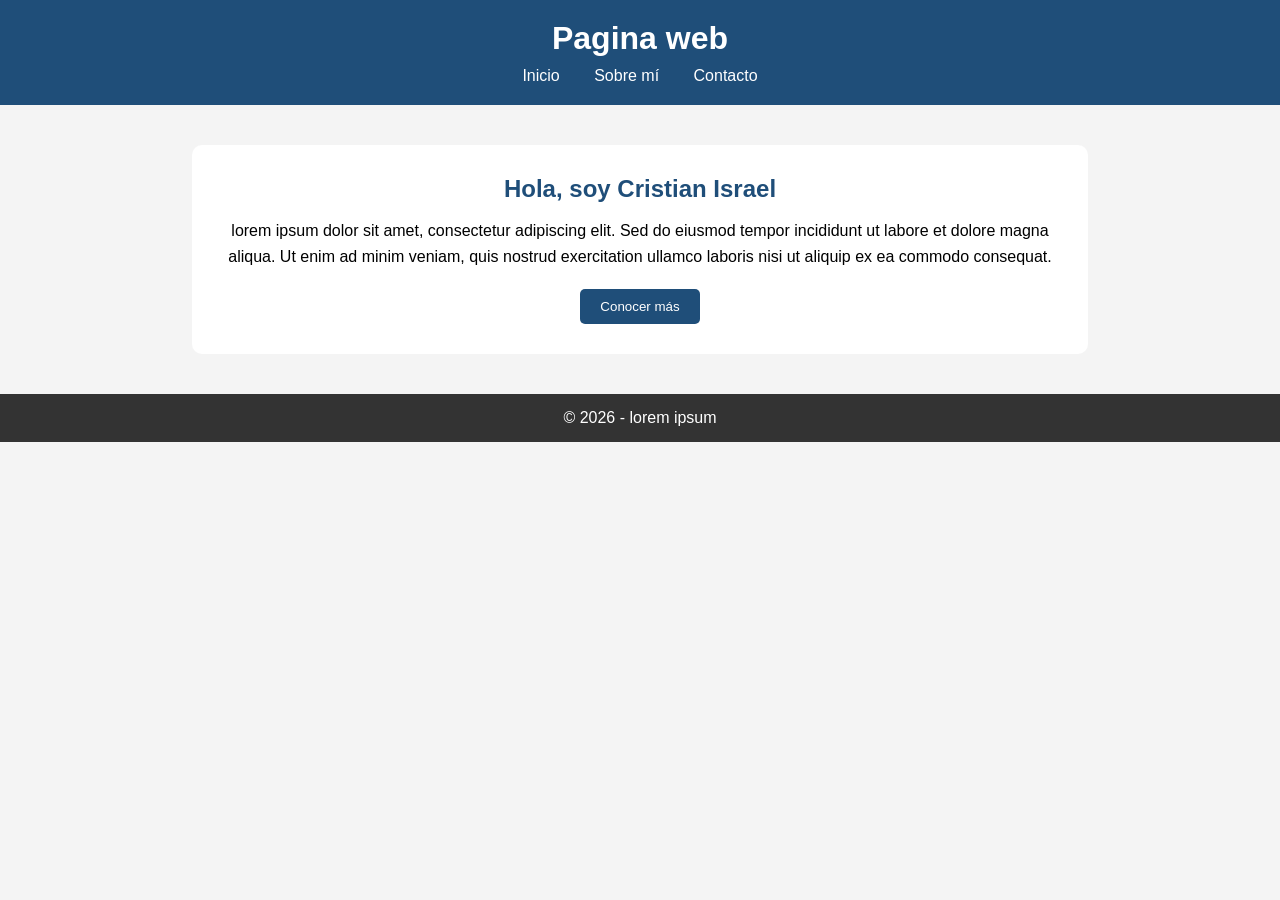
==== index.html @ 50aba487 "test commit" ====
<!DOCTYPE html>
<html lang="es">
<head>
    <meta charset="UTF-8">
    <meta name="viewport" content="width=device-width, initial-scale=1.0">
    <title>Pagina web</title>
    <link rel="stylesheet" href="style.css">
</head>
<body>

    <header>
        <h1>Pagina web</h1>
        <nav>
            <a href="#">Inicio</a>
            <a href="#">Sobre mí</a>
            <a href="#">Contacto</a>
        </nav>
    </header>

    <main>
        <section class="presentacion">
            <h2>Hola, soy Cristian Israel</h2>
            <p>
                lorem ipsum dolor sit amet, consectetur adipiscing elit. Sed do eiusmod tempor incididunt ut labore et dolore magna aliqua. Ut enim ad minim veniam, quis nostrud exercitation ullamco laboris nisi ut aliquip ex ea commodo consequat. 
            </p>

            <button>Conocer más</button>
        </section>
    </main>

    <footer>
        <p>© 2026 - lorem ipsum</p>
    </footer>

</body>
</html>
---- style.css ----
* {
    margin: 0;
    padding: 0;
    box-sizing: border-box;
}

body {
    font-family: Arial, sans-serif;
    background-color: #f4f4f4;
}

header {
    background-color: #1f4e79;
    color: white;
    text-align: center;
    padding: 20px;
}

nav {
    margin-top: 10px;
}

nav a {
    color: white;
    text-decoration: none;
    margin: 0 15px;
}

nav a:hover {
    text-decoration: underline;
}

.presentacion {
    width: 70%;
    margin: 40px auto;
    background-color: white;
    padding: 30px;
    border-radius: 10px;
    text-align: center;
}

.presentacion h2 {
    color: #1f4e79;
    margin-bottom: 15px;
}

.presentacion p {
    margin-bottom: 20px;
    line-height: 1.6;
}

button {
    background-color: #1f4e79;
    color: white;
    border: none;
    padding: 10px 20px;
    border-radius: 5px;
    cursor: pointer;
}

button:hover {
    background-color: #163a5c;
}

footer {
    background-color: #333;
    color: white;
    text-align: center;
    padding: 15px;
    margin-top: 40px;
}
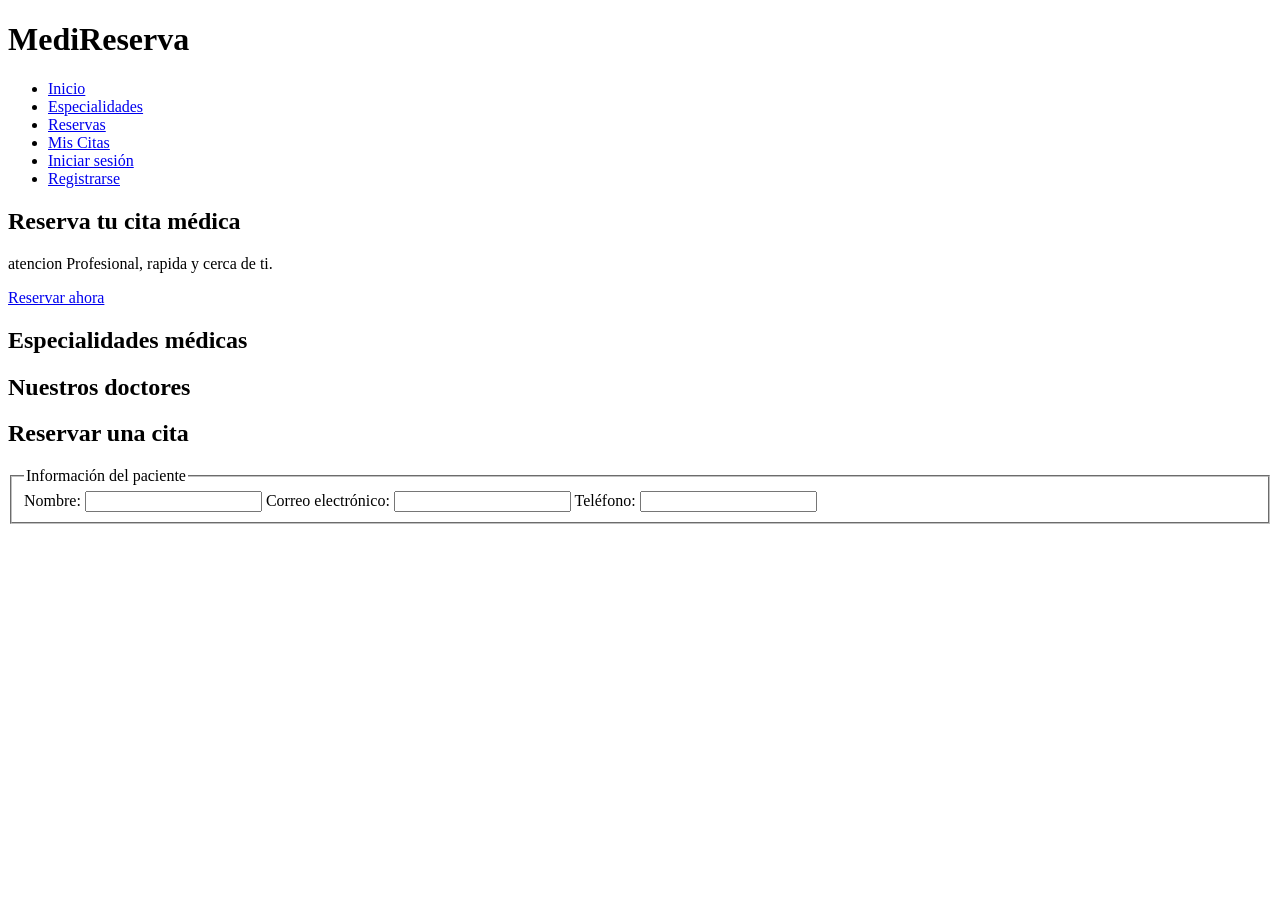
==== commit 40d14d89: "first change" ====
--- a/index.html
+++ b/index.html
@@ -3,34 +3,63 @@
 <head>
     <meta charset="UTF-8">
     <meta name="viewport" content="width=device-width, initial-scale=1.0">
-    <title>Pagina web</title>
-    <link rel="stylesheet" href="style.css">
+    <title>MediReserva - Reserva de citas médicas</title>
+    <meta name="description" content="Plataforma en línea que permite a los pacientes reservar citas médicas de manera rápida y sencilla.">
 </head>
 <body>
 
-    <header>
-        <h1>Pagina web</h1>
-        <nav>
-            <a href="#">Inicio</a>
-            <a href="#">Sobre mí</a>
-            <a href="#">Contacto</a>
+    <header id="header">
+        <div class="logo">
+            <h1>MediReserva</h1>
+        </div>
+        <nav id="main-nav">
+            <ul>
+                <li><a href="#home">Inicio</a></li>
+                <li><a href="#especialidades">Especialidades</a></li>
+                <li><a href="#reservas">Reservas</a></li>
+                <li><a href="#mis-citas">Mis Citas</a></li>
+                <li><a href="#login">Iniciar sesión</a></li>
+                <li><a href="#register">Registrarse</a></li>
+            </ul>
         </nav>
     </header>
 
     <main>
-        <section class="presentacion">
-            <h2>Hola, soy Cristian Israel</h2>
-            <p>
-                lorem ipsum dolor sit amet, consectetur adipiscing elit. Sed do eiusmod tempor incididunt ut labore et dolore magna aliqua. Ut enim ad minim veniam, quis nostrud exercitation ullamco laboris nisi ut aliquip ex ea commodo consequat. 
-            </p>
+        <section id="inicio" class="hero">
+            <h2>Reserva tu cita médica</h2>
+            <p>atencion Profesional, rapida y cerca de ti.</p>
+            <a href="#reservar" class="btn-primary">Reservar ahora</a>
+        </section>
 
-            <button>Conocer más</button>
+        <section id="especialidades">
+            <h2>Especialidades médicas</h2>
+            <div class="especialidades-grid">
+            </div>
+        </section>
+
+        <section id="doctores">
+            <h2>Nuestros doctores</h2>
+            <div class="doctores-grid">
+            </div>
+        </section>
+
+        <section id="reservar">
+            <h2>Reservar una cita</h2>
+            <form id="form-reserva">
+                <fieldset>
+                    <legend>Información del paciente</legend>
+                    <label for="nombre">Nombre:</label>
+                    <input type="text" id="nombre" name="nombre" required>
+
+                    <label for="email">Correo electrónico:</label>
+                    <input type="email" id="email" name="email" required>
+
+                    <label for="telefono">Teléfono:</label>
+                    <input type="tel" id="telefono" name="telefono" required>
+                </fieldset>
+            </form>
         </section>
     </main>
 
-    <footer>
-        <p>© 2026 - lorem ipsum</p>
-    </footer>
-
 </body>
 </html>
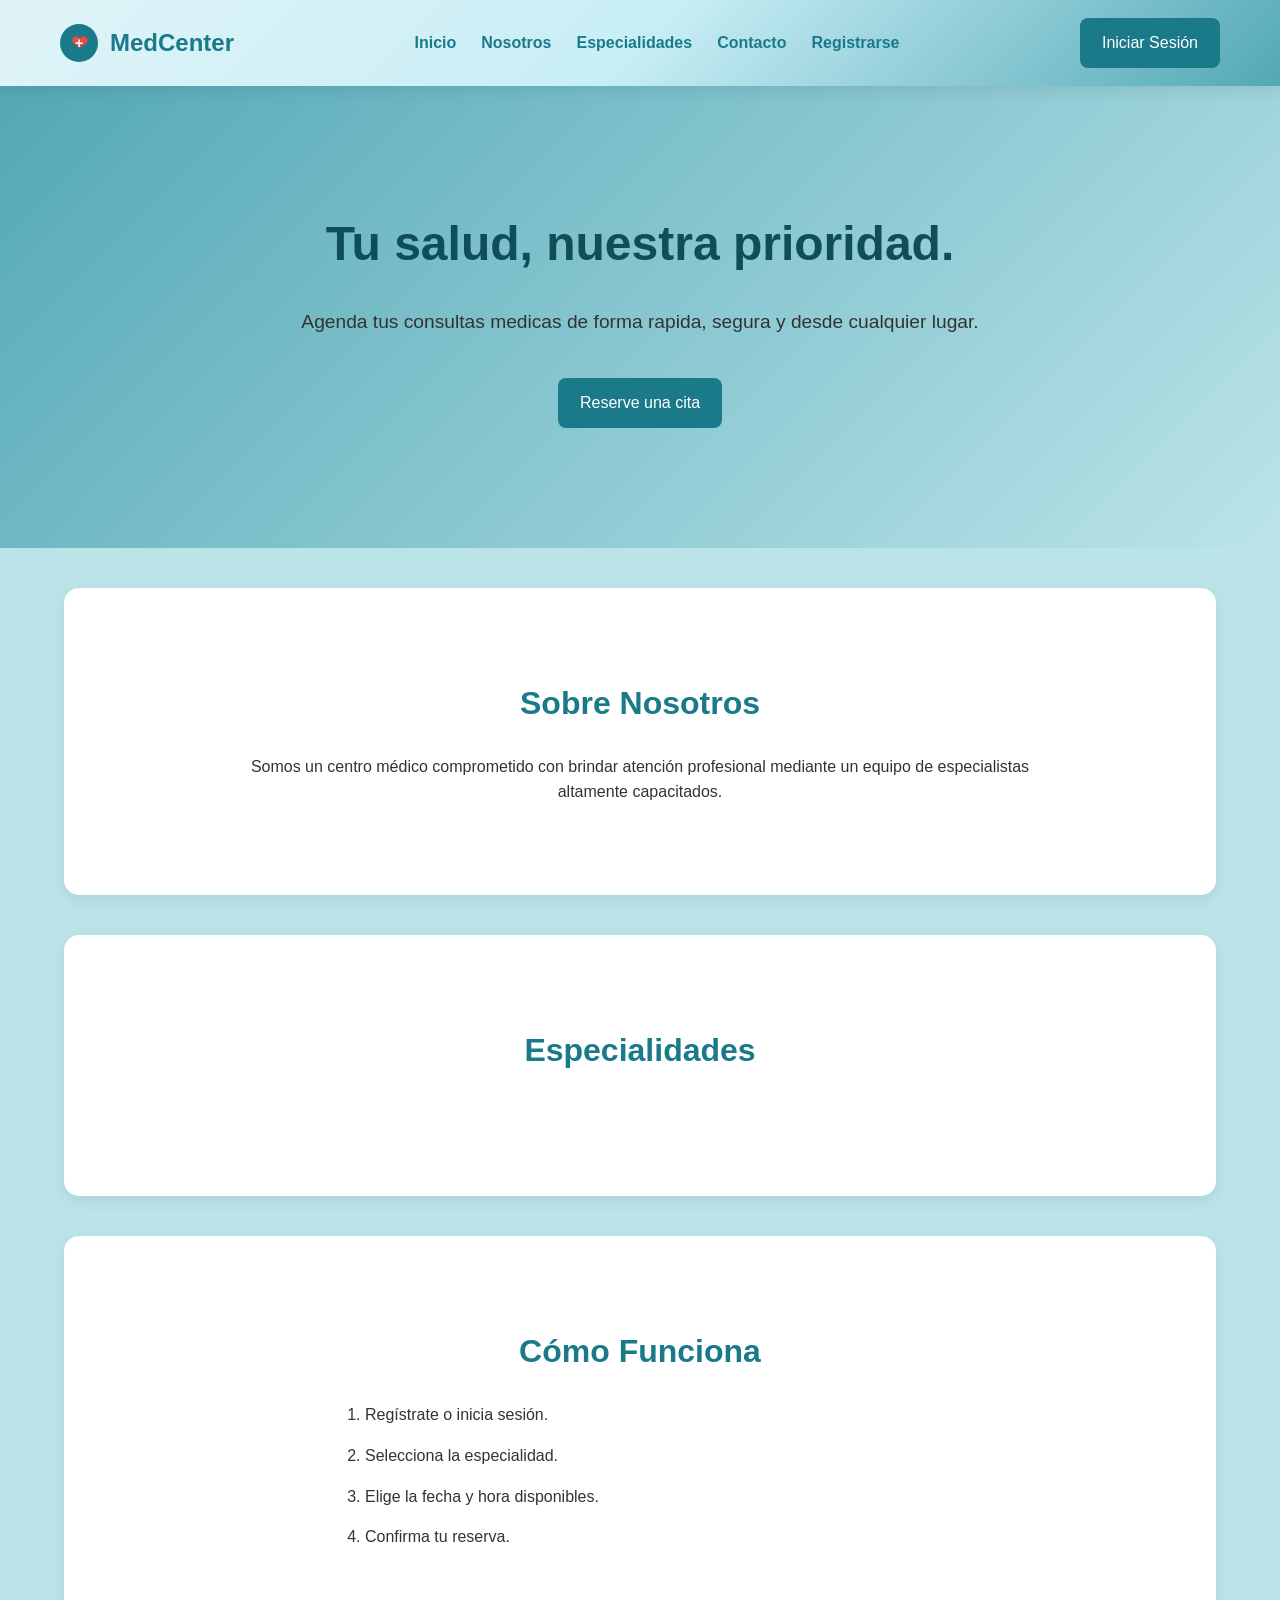
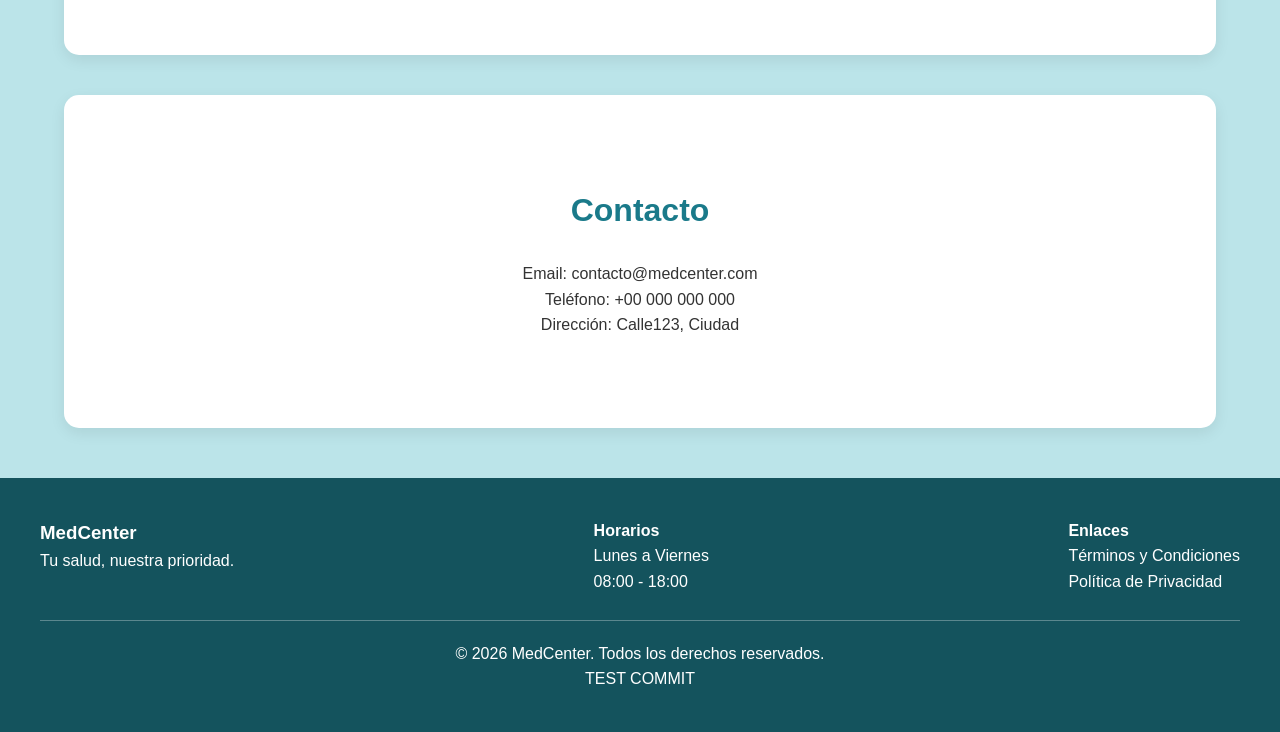
==== commit 59527c8d: "final fix!!" ====
--- a/index.html
+++ b/index.html
@@ -3,63 +3,102 @@
 <head>
     <meta charset="UTF-8">
     <meta name="viewport" content="width=device-width, initial-scale=1.0">
-    <title>MediReserva - Reserva de citas médicas</title>
-    <meta name="description" content="Plataforma en línea que permite a los pacientes reservar citas médicas de manera rápida y sencilla.">
+    <title>MedCenter - Reserva de citas médicas</title>
+    <meta name="description" content="Centro médico especializado en brindar atención médica de calidad con un sistema de reservas en línea.">
+    <link rel="stylesheet" href="css/style.css">
 </head>
 <body>
 
     <header id="header">
-        <div class="logo">
-            <h1>MediReserva</h1>
-        </div>
+        <a href="#" class="logo">
+            <span class="logo-icon"></span>
+                MedCenter
+        </a>
         <nav id="main-nav">
-            <ul>
-                <li><a href="#home">Inicio</a></li>
-                <li><a href="#especialidades">Especialidades</a></li>
-                <li><a href="#reservas">Reservas</a></li>
-                <li><a href="#mis-citas">Mis Citas</a></li>
-                <li><a href="#login">Iniciar sesión</a></li>
-                <li><a href="#register">Registrarse</a></li>
-            </ul>
+            <a href="#inicio">Inicio</a>
+            <a href="#nosotros">Nosotros</a>
+            <a href="#especialidades">Especialidades</a>
+            <a href="#contacto">Contacto</a>
+            <a href="register.html">Registrarse</a>
         </nav>
+        <a href="login.html" class="btn-started">Iniciar Sesión</a>
     </header>
 
     <main>
         <section id="inicio" class="hero">
-            <h2>Reserva tu cita médica</h2>
-            <p>atencion Profesional, rapida y cerca de ti.</p>
-            <a href="#reservar" class="btn-primary">Reservar ahora</a>
+            <h2>Tu salud, nuestra prioridad.</h2>
+            <p>
+                Agenda tus consultas medicas de forma rapida,
+                segura y desde cualquier lugar.
+            </p>
+            <a href="register.html" class="btn">
+                Reserve una cita
+            </a>
+        </section>
+
+        <section id="nosotros">
+            <h2>Sobre Nosotros</h2>
+            <p>
+                Somos un centro médico comprometido con brindar
+                atención profesional mediante un equipo de
+                especialistas altamente capacitados.
+            </p>
         </section>
 
         <section id="especialidades">
-            <h2>Especialidades médicas</h2>
+            <h2>Especialidades</h2>
             <div class="especialidades-grid">
+                <!-- cards -->
             </div>
         </section>
 
-        <section id="doctores">
-            <h2>Nuestros doctores</h2>
-            <div class="doctores-grid">
-            </div>
+        <section id="como-funciona">
+            <h2>Cómo Funciona</h2>
+            <ol>
+                <li>Regístrate o inicia sesión.</li>
+                <li>Selecciona la especialidad.</li>
+                <li>Elige la fecha y hora disponibles.</li>
+                <li>Confirma tu reserva.</li>
+            </ol>
         </section>
 
-        <section id="reservar">
-            <h2>Reservar una cita</h2>
-            <form id="form-reserva">
-                <fieldset>
-                    <legend>Información del paciente</legend>
-                    <label for="nombre">Nombre:</label>
-                    <input type="text" id="nombre" name="nombre" required>
+        <section id="contacto">
+            <h2>Contacto</h2>
+            <p>Email: contacto@medcenter.com</p>
+            <p>Teléfono: +00 000 000 000</p>
+            <p>Dirección: Calle123, Ciudad</p>
+        </section>
 
-                    <label for="email">Correo electrónico:</label>
-                    <input type="email" id="email" name="email" required>
+    </main>
 
-                    <label for="telefono">Teléfono:</label>
-                    <input type="tel" id="telefono" name="telefono" required>
-                </fieldset>
-            </form>
-        </section>
-    </main>
+    <footer>
+        <div class="footer-content">
+            <div>
+                <h3>MedCenter</h3>
+                <p>Tu salud, nuestra prioridad.</p>
+            </div>
+
+            <div>
+                <h4>Horarios</h4>
+                <p>Lunes a Viernes</p>
+                <p>08:00 - 18:00</p>
+            </div>
+
+            <div>
+                <h4>Enlaces</h4>
+                <ul>
+
+                    <li><a href="#">Términos y Condiciones</a></li>
+
+                    <li><a href="#">Política de Privacidad</a></li>
+                </ul>
+            </div>
+        </div>
+        <div>
+            <p>&copy; 2026 MedCenter. Todos los derechos reservados.</p>
+            <p>TEST COMMIT</a></p>
+        </div>
+    </footer>
 
 </body>
 </html>
--- a/css/style.css
+++ b/css/style.css
@@ -0,0 +1,311 @@
+* {
+    margin: 0;
+    padding: 0;
+    box-sizing: border-box;
+}
+
+:root {
+    --primary: #53a8b6;
+    --primary-dark: #1a7a8a;
+    --secondary: #bbe4e9;
+    --light: #f8fcfd;
+    --white: #ffffff;
+    --text: #333333;
+    --shadow: 0 5px 15px rgba(0,0,0,.08);
+}
+
+body {
+    font-family: "Segoe UI", Tahoma, Geneva, Verdana, sans-serif;
+    background: var(--secondary);
+    color: var(--text);
+    line-height: 1.6;
+}
+
+header {
+    display: flex;
+    justify-content: space-between;
+    align-items: center;
+
+    padding: 18px 60px;
+
+    background: linear-gradient(
+        135deg,
+        #e0f4f8,
+        #c8eef5,
+        #53a8b6
+    );
+
+    box-shadow: var(--shadow);
+
+    position: sticky;
+    top: 0;
+
+    z-index: 100;
+}
+
+.logo {
+    display: flex;
+    align-items: center;
+    gap: 12px;
+
+    text-decoration: none;
+    color: var(--primary-dark);
+
+    font-size: 1.5rem;
+    font-weight: bold;
+}
+
+.logo-icon {
+
+    width: 38px;
+    height: 38px;
+
+    border-radius: 50%;
+
+    background: var(--primary-dark);
+
+    display: flex;
+    justify-content: center;
+    align-items: center;
+
+    position: relative;
+}
+
+.logo-icon::before {
+
+    content: "❤";
+
+    color: #e74c3c;
+
+    font-size: 20px;
+}
+
+.logo-icon::after {
+
+    content: "+";
+
+    position: absolute;
+
+    color: white;
+
+    font-size: 14px;
+
+    font-weight: bold;
+}
+
+#main-nav {
+
+    display: flex;
+
+    gap: 25px;
+}
+
+#main-nav a {
+
+    text-decoration: none;
+
+    color: var(--primary-dark);
+
+    font-weight: 600;
+
+    transition: .3s;
+}
+
+#main-nav a:hover {
+
+    color: white;
+}
+
+.btn,
+.btn-started {
+
+    display: inline-block;
+
+    text-decoration: none;
+
+    background: var(--primary-dark);
+
+    color: white;
+
+    padding: 12px 22px;
+
+    border-radius: 8px;
+
+    transition: .3s;
+}
+
+.btn:hover,
+.btn-started:hover {
+
+    background: #145964;
+
+    transform: translateY(-2px);
+}
+
+.hero {
+
+    text-align: center;
+
+    padding: 120px 20px;
+
+    background: linear-gradient(
+        135deg,
+        #53a8b6,
+        #bbe4e9
+    );
+}
+
+.hero h2 {
+
+    font-size: 3rem;
+
+    margin-bottom: 25px;
+
+    color: #0f4e59;
+}
+
+.hero p {
+
+    max-width: 700px;
+
+    margin: auto;
+
+    margin-bottom: 40px;
+
+    font-size: 1.2rem;
+}
+
+section {
+
+    padding: 90px 40px;
+}
+
+section h2 {
+
+    text-align: center;
+
+    margin-bottom: 25px;
+
+    color: var(--primary-dark);
+
+    font-size: 2rem;
+}
+
+#nosotros,
+#especialidades,
+#como-funciona,
+#contacto {
+
+    width: 90%;
+
+    margin: 40px auto;
+
+    background: white;
+
+    border-radius: 15px;
+
+    box-shadow: var(--shadow);
+}
+
+#nosotros p,
+#contacto p {
+
+    max-width: 800px;
+
+    margin: auto;
+
+    text-align: center;
+}
+
+.especialidades-grid {
+
+    display: grid;
+
+    grid-template-columns: repeat(auto-fit,minmax(250px,1fr));
+
+    gap: 25px;
+
+    margin-top: 30px;
+}
+
+.card {
+
+    background: #f7fbfc;
+
+    border-radius: 10px;
+
+    padding: 25px;
+
+    box-shadow: var(--shadow);
+
+    transition: .3s;
+}
+
+.card:hover {
+
+    transform: translateY(-5px);
+}
+
+#como-funciona ol {
+
+    max-width: 600px;
+
+    margin: auto;
+
+    padding-left: 25px;
+}
+
+#como-funciona li {
+
+    margin-bottom: 15px;
+}
+
+footer {
+
+    background: #14535d;
+
+    color: white;
+
+    margin-top: 50px;
+
+    padding: 40px;
+}
+
+.footer-content {
+
+    display: flex;
+
+    justify-content: space-between;
+
+    flex-wrap: wrap;
+
+    gap: 30px;
+
+    margin-bottom: 25px;
+}
+
+.footer-content ul {
+
+    list-style: none;
+}
+
+.footer-content a {
+
+    color: white;
+
+    text-decoration: none;
+}
+
+.footer-content a:hover {
+
+    text-decoration: underline;
+}
+
+footer > div:last-child {
+
+    text-align: center;
+
+    border-top: 1px solid rgba(255,255,255,.3);
+
+    padding-top: 20px;
+}
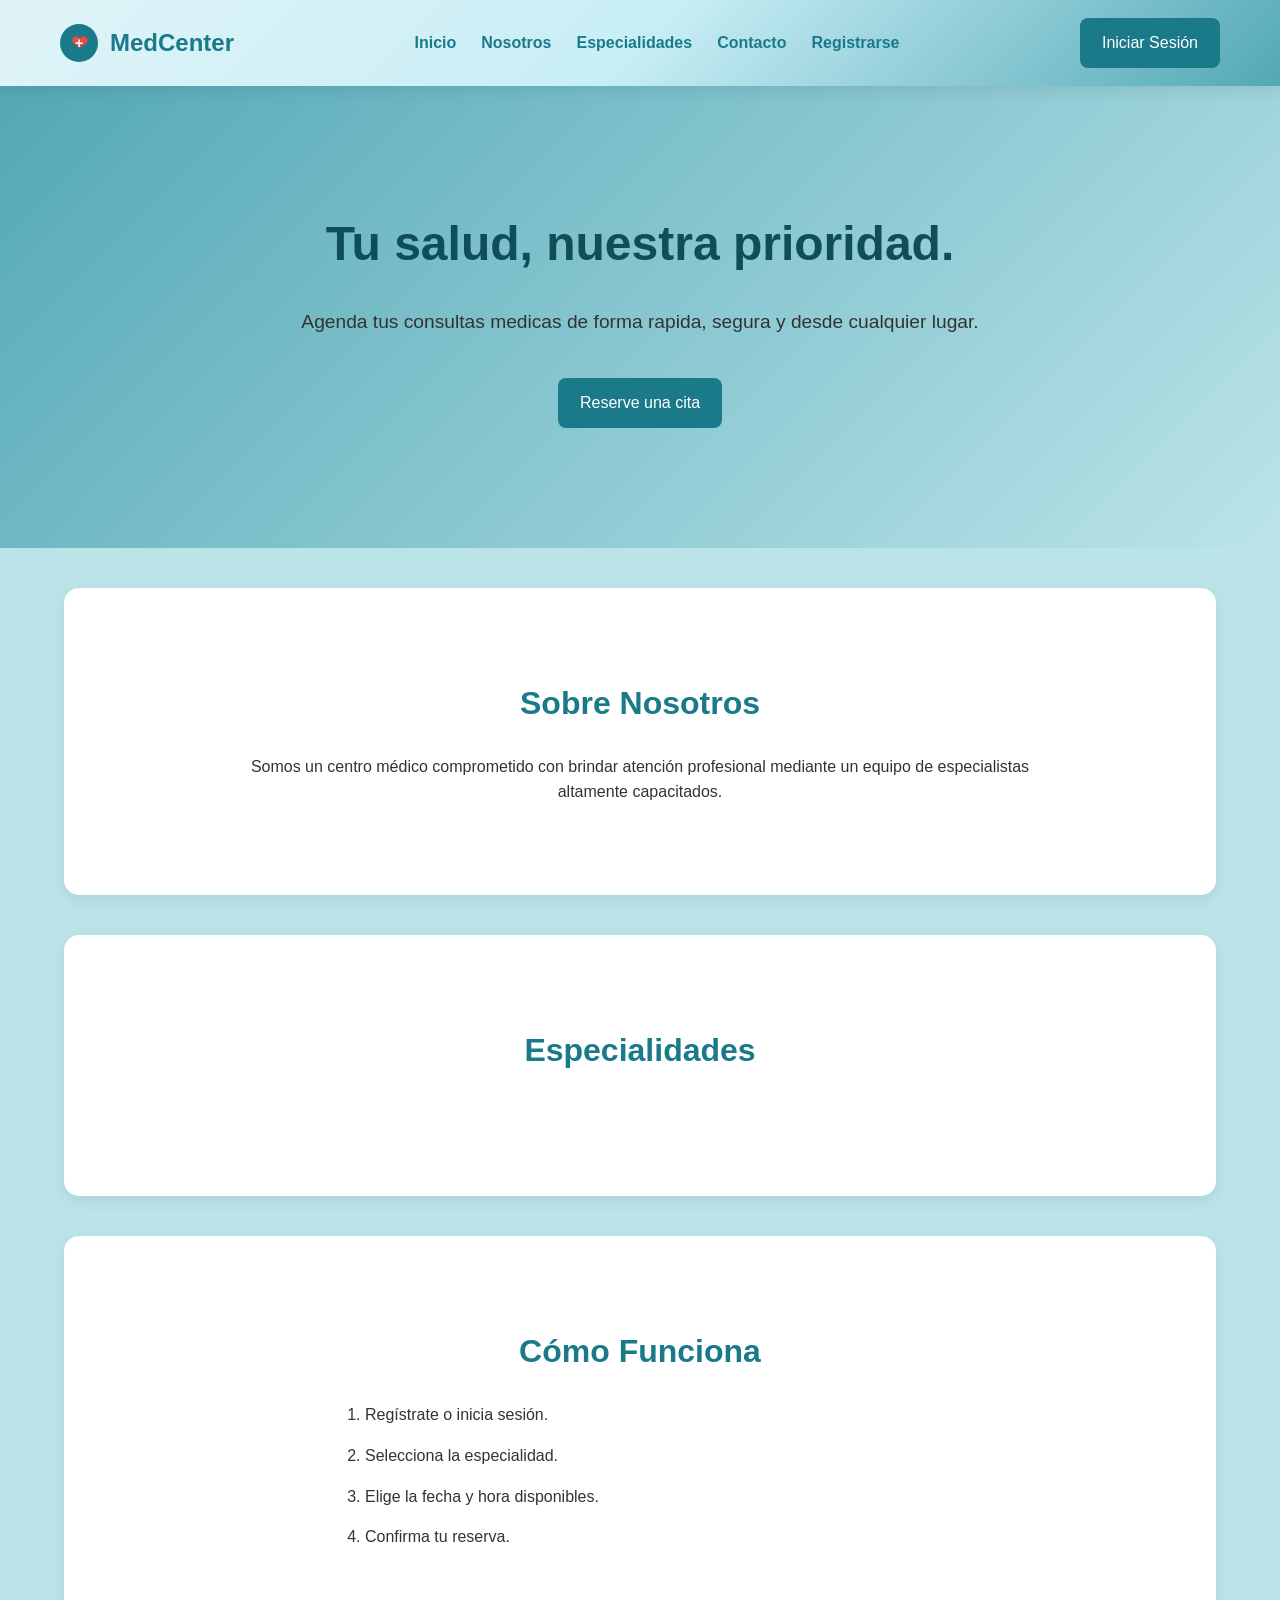
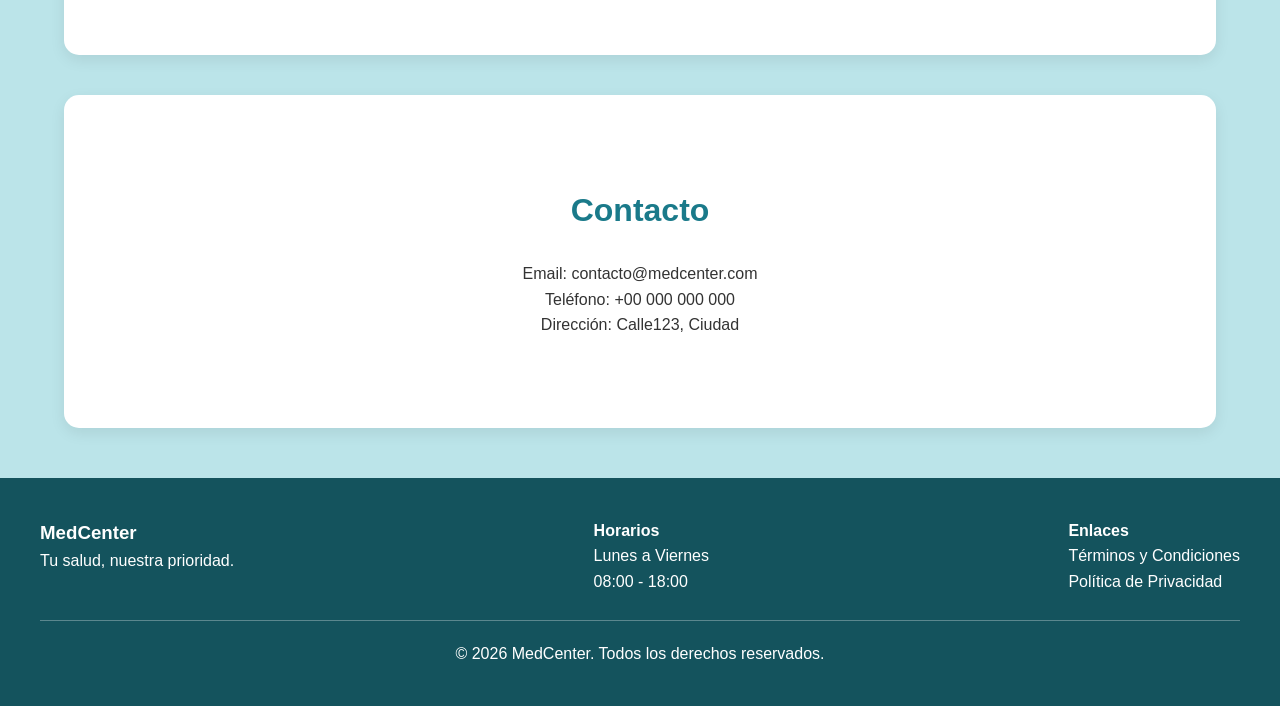
==== commit ac0f5802: "responsive design" ====
--- a/index.html
+++ b/index.html
@@ -96,7 +96,6 @@
         </div>
         <div>
             <p>&copy; 2026 MedCenter. Todos los derechos reservados.</p>
-            <p>TEST COMMIT</a></p>
         </div>
     </footer>
 
--- a/css/style.css
+++ b/css/style.css
@@ -308,4 +308,84 @@
     border-top: 1px solid rgba(255,255,255,.3);
 
     padding-top: 20px;
+}
+
+
+@media (max-width: 768px) {
+
+    header {
+
+        flex-direction: column;
+
+        align-items: center;
+
+        gap: 20px;
+
+        padding: 20px;
+    }
+
+    .logo {
+
+        justify-content: center;
+
+        font-size: 2rem;
+    }
+
+    #main-nav {
+
+        display: flex;
+
+        flex-direction: column;
+
+        align-items: center;
+
+        gap: 18px;
+
+        width: 100%;
+    }
+
+    #main-nav a {
+
+        font-size: 1.1rem;
+    }
+
+    .btn-started {
+
+        width: 220px;
+
+        text-align: center;
+    }
+
+}
+
+@media(max-width:768px){
+
+    .footer-content{
+
+        flex-direction:column;
+
+        text-align:center;
+    }
+
+}
+
+@media(max-width:768px){
+
+    .btn,
+    .btn-started{
+
+        width:100%;
+
+        text-align:center;
+    }
+
+}
+
+@media(max-width:768px){
+
+    #contacto p{
+
+        text-align:center;
+    }
+
 }
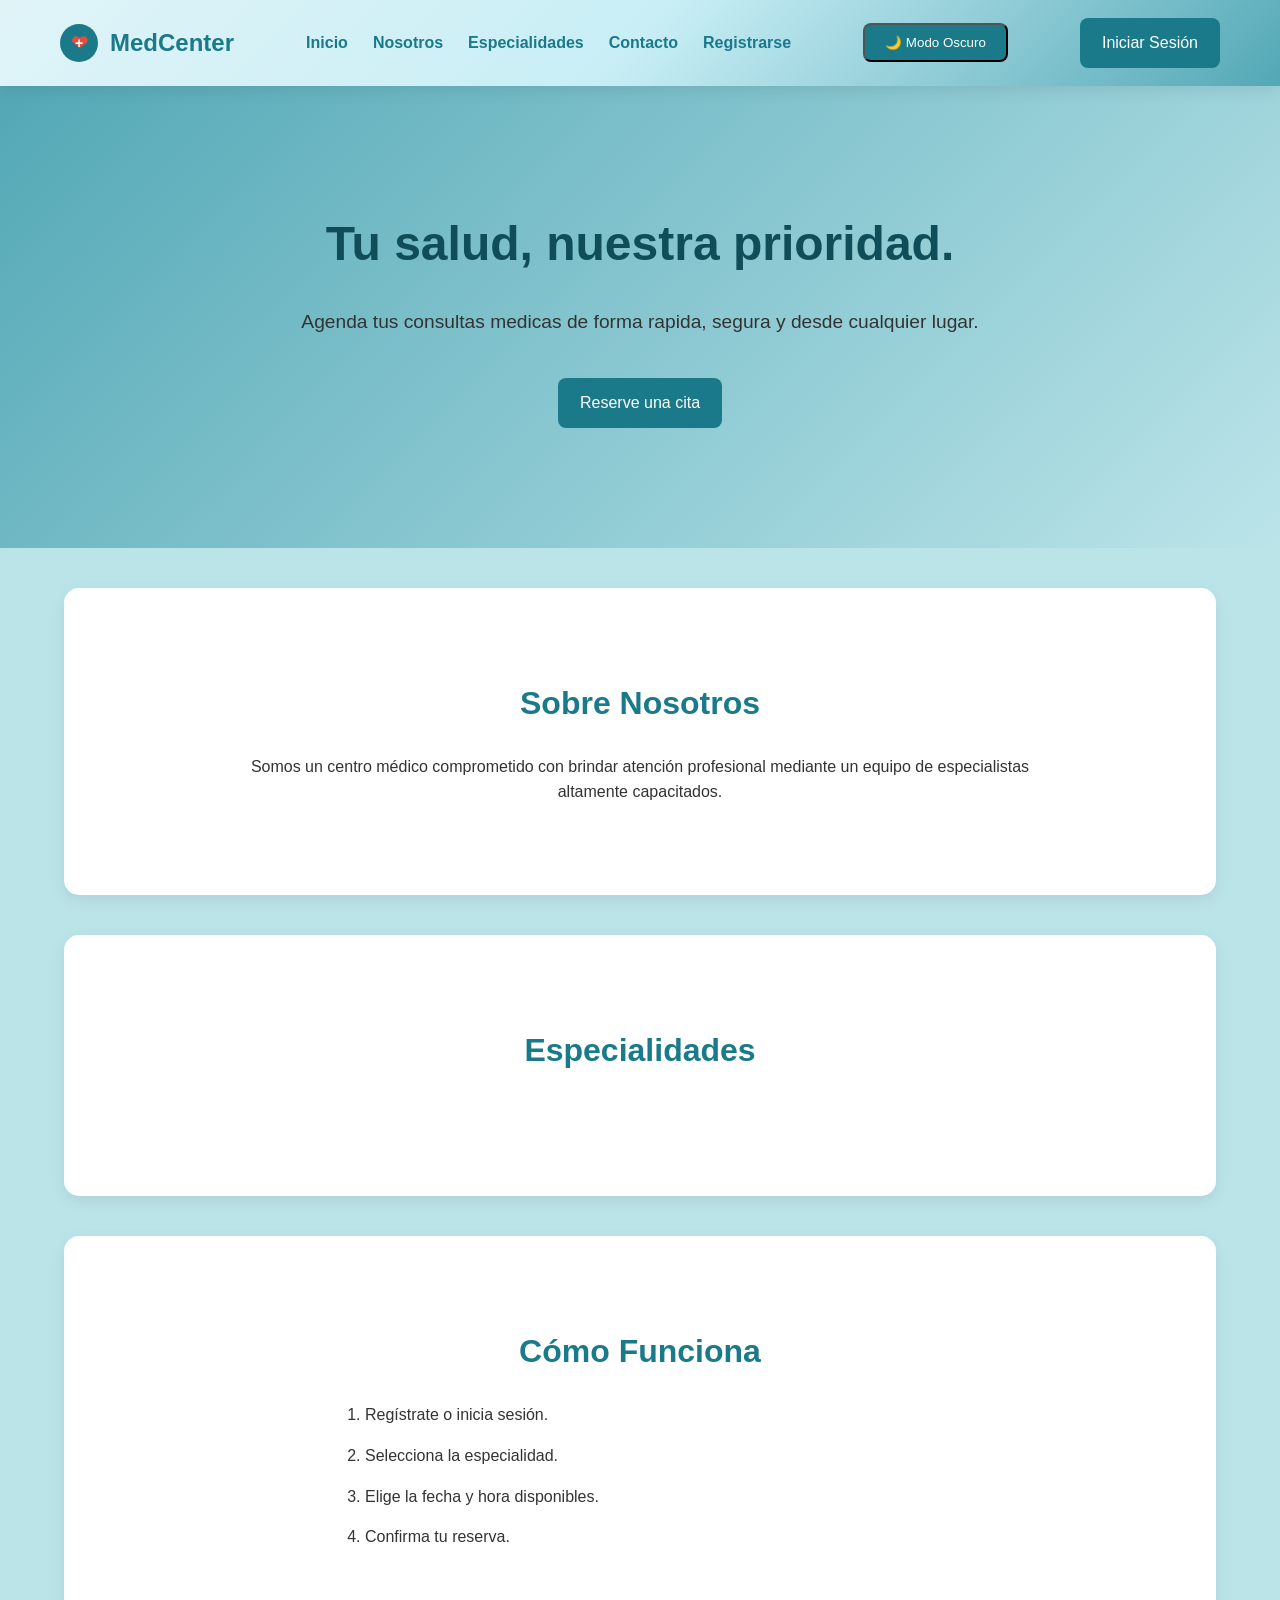
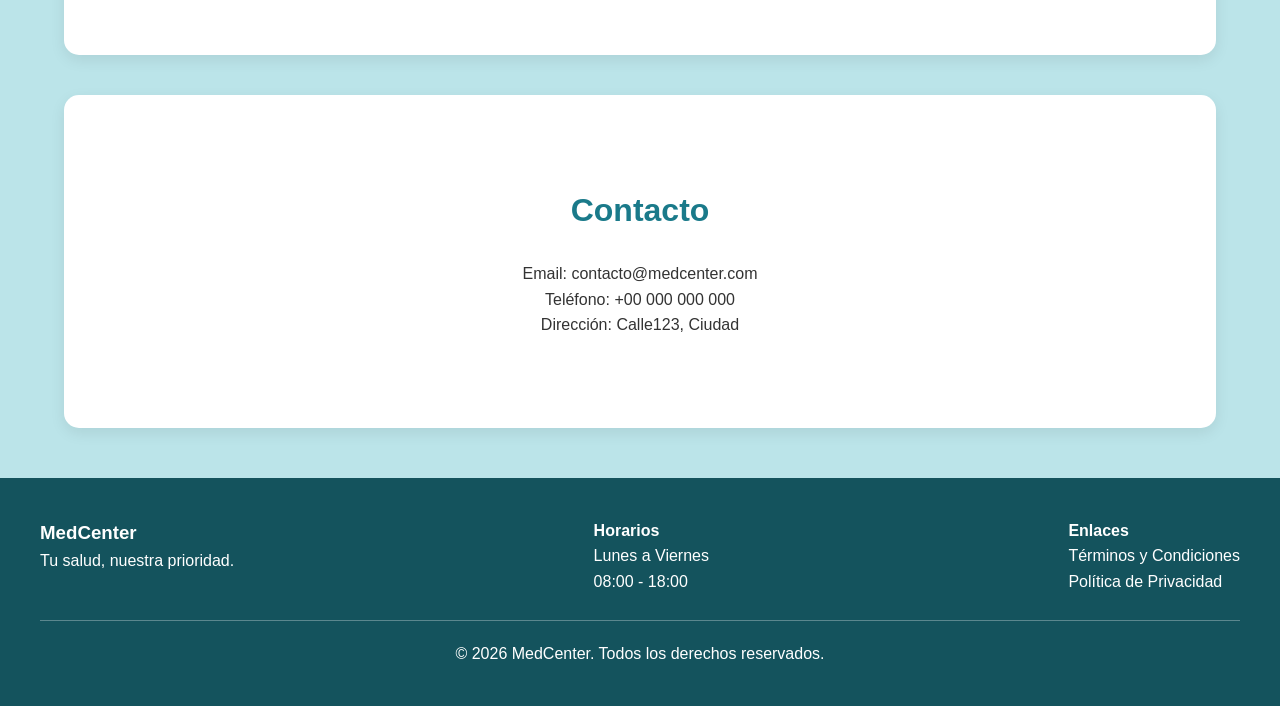
==== commit 76fd7e72: "js" ====
--- a/index.html
+++ b/index.html
@@ -21,6 +21,9 @@
             <a href="#contacto">Contacto</a>
             <a href="register.html">Registrarse</a>
         </nav>
+        <button id="menu-toggle" class="button-mode">
+            🌙 Modo Oscuro
+        </button>  
         <a href="login.html" class="btn-started">Iniciar Sesión</a>
     </header>
 
@@ -98,6 +101,7 @@
             <p>&copy; 2026 MedCenter. Todos los derechos reservados.</p>
         </div>
     </footer>
+    <script src="js/script.js" defer></script>
 
 </body>
 </html>
--- a/css/style.css
+++ b/css/style.css
@@ -388,4 +388,32 @@
         text-align:center;
     }
 
+}
+
+.button-mode {
+
+    background: var(--primary-dark);
+
+    color: white;
+
+    padding: 10px 20px;
+
+    border-radius: 8px;
+
+    cursor: pointer;
+
+    transition: .3s;
+}
+
+body.oscuro {
+    background: #1f1f1f;
+    color: white;
+}
+
+body.oscuro header {
+    background: #2c2c2c;
+}
+
+body.claro header {
+    background: #2b2b2b;
 }
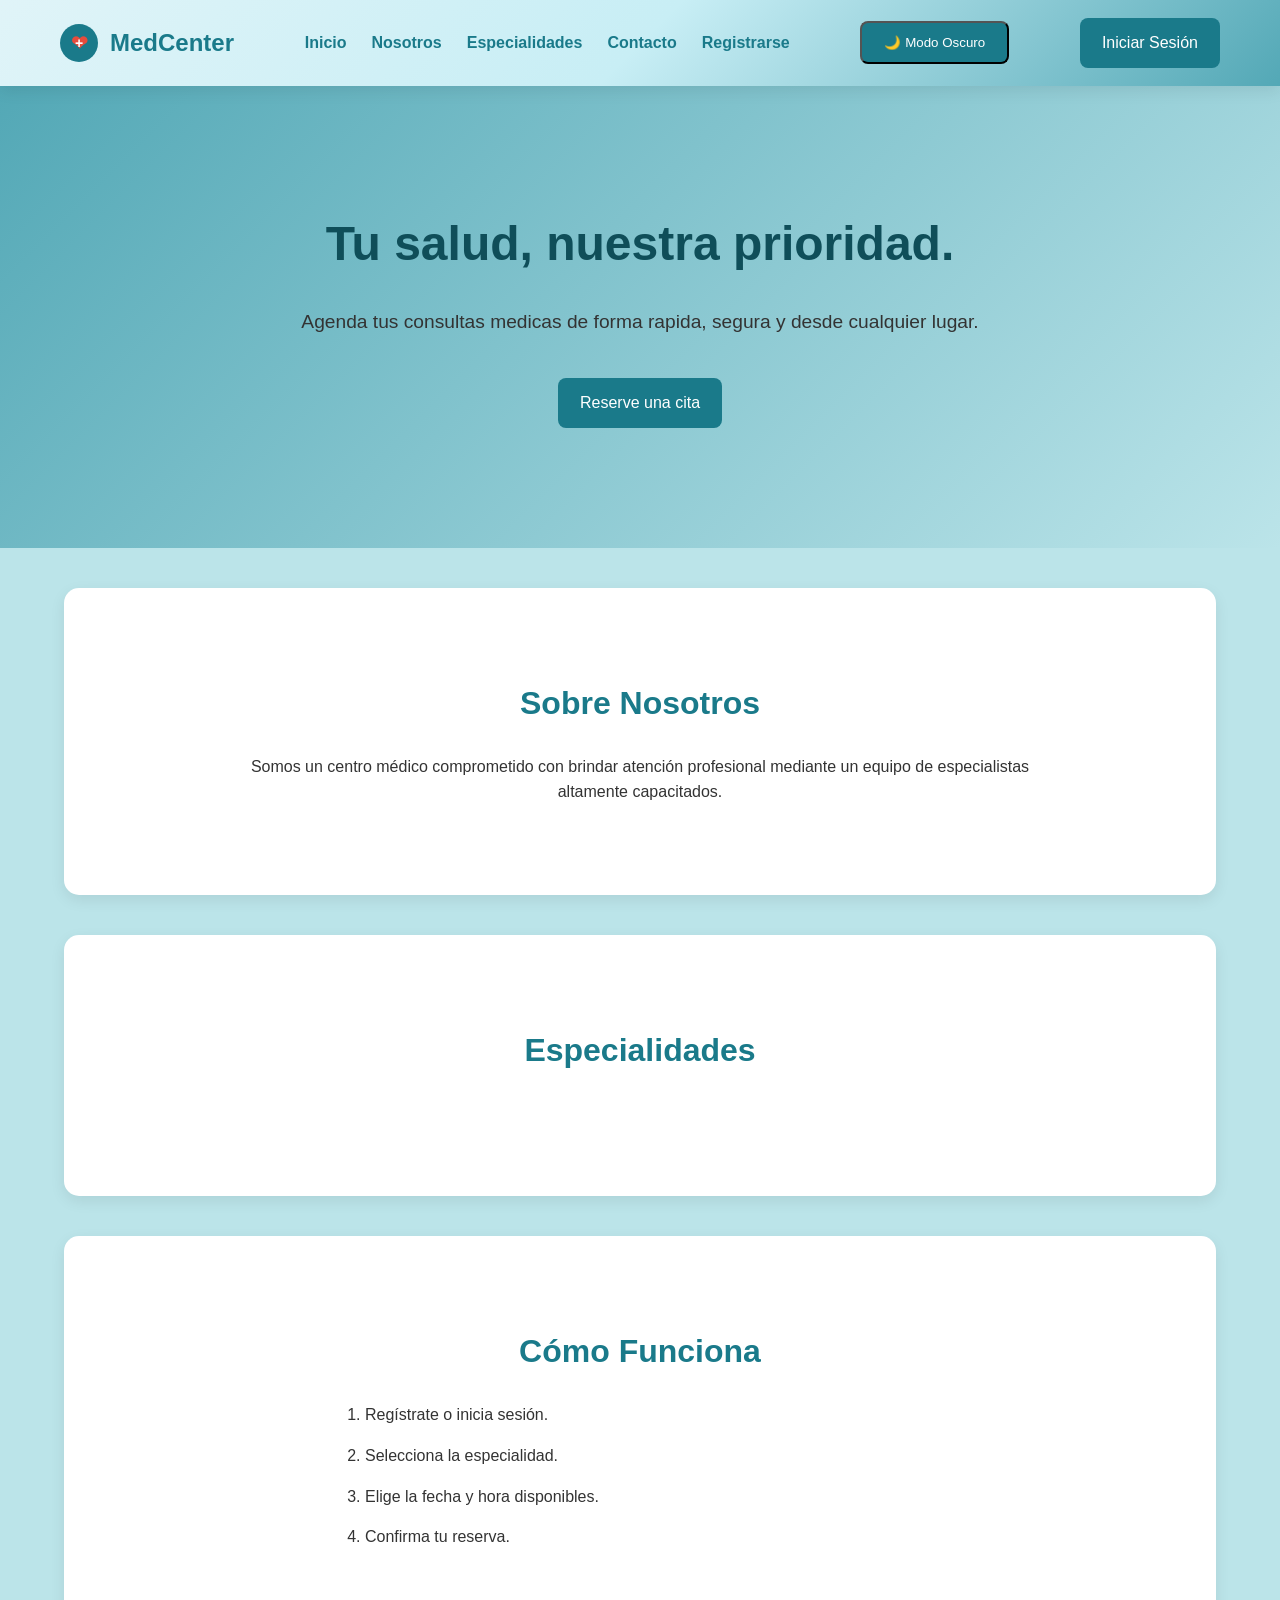
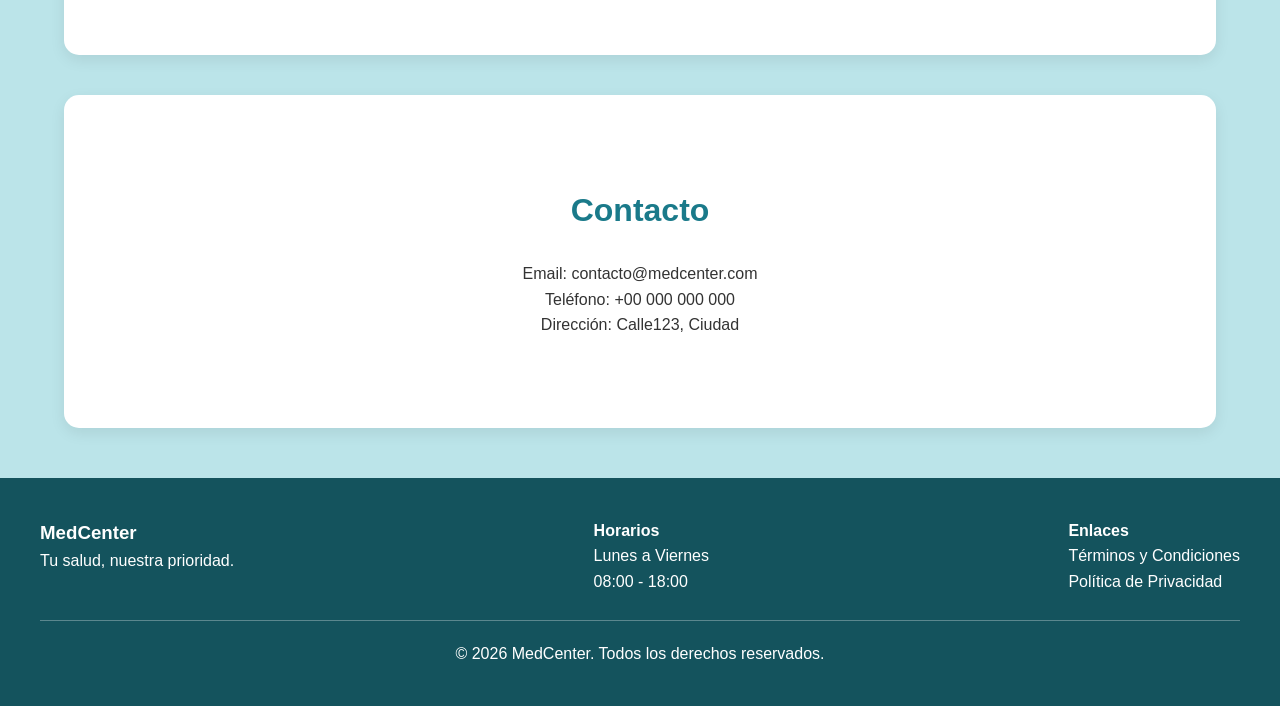
==== commit 69c1a351: "hamburger menu and contact form" ====
--- a/index.html
+++ b/index.html
@@ -14,7 +14,12 @@
             <span class="logo-icon"></span>
                 MedCenter
         </a>
-        <nav id="main-nav">
+
+        <button class="menu-btn" id="menu-links">
+            ☰
+        </button>
+
+        <nav class="nav-links" id="main-nav">
             <a href="#inicio">Inicio</a>
             <a href="#nosotros">Nosotros</a>
             <a href="#especialidades">Especialidades</a>
--- a/css/style.css
+++ b/css/style.css
@@ -1,419 +1,282 @@
-* {
-    margin: 0;
-    padding: 0;
-    box-sizing: border-box;
-}
-
-:root {
-    --primary: #53a8b6;
-    --primary-dark: #1a7a8a;
-    --secondary: #bbe4e9;
-    --light: #f8fcfd;
-    --white: #ffffff;
-    --text: #333333;
-    --shadow: 0 5px 15px rgba(0,0,0,.08);
-}
-
-body {
-    font-family: "Segoe UI", Tahoma, Geneva, Verdana, sans-serif;
-    background: var(--secondary);
-    color: var(--text);
-    line-height: 1.6;
-}
-
-header {
-    display: flex;
-    justify-content: space-between;
-    align-items: center;
-
-    padding: 18px 60px;
-
-    background: linear-gradient(
-        135deg,
-        #e0f4f8,
-        #c8eef5,
-        #53a8b6
-    );
-
-    box-shadow: var(--shadow);
-
-    position: sticky;
-    top: 0;
-
-    z-index: 100;
-}
-
-.logo {
-    display: flex;
-    align-items: center;
-    gap: 12px;
-
-    text-decoration: none;
-    color: var(--primary-dark);
-
-    font-size: 1.5rem;
-    font-weight: bold;
-}
-
-.logo-icon {
-
-    width: 38px;
-    height: 38px;
-
-    border-radius: 50%;
-
-    background: var(--primary-dark);
-
-    display: flex;
-    justify-content: center;
-    align-items: center;
-
-    position: relative;
-}
-
-.logo-icon::before {
-
-    content: "❤";
-
-    color: #e74c3c;
-
-    font-size: 20px;
-}
-
-.logo-icon::after {
-
-    content: "+";
-
-    position: absolute;
-
-    color: white;
-
-    font-size: 14px;
-
-    font-weight: bold;
-}
-
-#main-nav {
-
-    display: flex;
-
-    gap: 25px;
-}
-
-#main-nav a {
-
-    text-decoration: none;
-
-    color: var(--primary-dark);
-
-    font-weight: 600;
-
-    transition: .3s;
-}
-
-#main-nav a:hover {
-
-    color: white;
+*{
+    margin:0;
+    padding:0;
+    box-sizing:border-box;
+}
+
+:root{
+    --primary:#53a8b6;
+    --primary-dark:#1a7a8a;
+    --secondary:#bbe4e9;
+    --light:#f8fcfd;
+    --white:#fff;
+    --text:#333;
+    --shadow:0 5px 15px rgba(0,0,0,.08);
+}
+
+body{
+    font-family:"Segoe UI",Tahoma,Geneva,Verdana,sans-serif;
+    background:var(--secondary);
+    color:var(--text);
+    line-height:1.6;
+}
+
+header{
+    display:flex;
+    justify-content:space-between;
+    align-items:center;
+    padding:18px 60px;
+    background:linear-gradient(135deg,#e0f4f8,#c8eef5,#53a8b6);
+    box-shadow:var(--shadow);
+    position:sticky;
+    top:0;
+    z-index:100;
+}
+
+.logo{
+    display:flex;
+    align-items:center;
+    gap:12px;
+    text-decoration:none;
+    color:var(--primary-dark);
+    font-size:1.5rem;
+    font-weight:bold;
+}
+
+.logo-icon{
+    width:38px;
+    height:38px;
+    border-radius:50%;
+    background:var(--primary-dark);
+    display:flex;
+    justify-content:center;
+    align-items:center;
+    position:relative;
+}
+
+.logo-icon::before{
+    content:"❤";
+    color:#e74c3c;
+    font-size:20px;
+}
+
+.logo-icon::after{
+    content:"+";
+    position:absolute;
+    color:#fff;
+    font-size:14px;
+    font-weight:bold;
+}
+
+#main-nav{
+    display:flex;
+    gap:25px;
+}
+
+#main-nav a{
+    text-decoration:none;
+    color:var(--primary-dark);
+    font-weight:600;
+    transition:.3s;
+}
+
+#main-nav a:hover{
+    color:#fff;
+}
+
+.menu-btn{
+    display:none;
 }
 
 .btn,
-.btn-started {
-
-    display: inline-block;
-
-    text-decoration: none;
-
-    background: var(--primary-dark);
-
-    color: white;
-
-    padding: 12px 22px;
-
-    border-radius: 8px;
-
-    transition: .3s;
+.btn-started,
+.button-mode{
+    display:inline-block;
+    background:var(--primary-dark);
+    color:#fff;
+    text-decoration:none;
+    padding:12px 22px;
+    border-radius:8px;
+    transition:.3s;
+    cursor:pointer;
 }
 
 .btn:hover,
-.btn-started:hover {
-
-    background: #145964;
-
-    transform: translateY(-2px);
-}
-
-.hero {
-
-    text-align: center;
-
-    padding: 120px 20px;
-
-    background: linear-gradient(
-        135deg,
-        #53a8b6,
-        #bbe4e9
-    );
-}
-
-.hero h2 {
-
-    font-size: 3rem;
-
-    margin-bottom: 25px;
-
-    color: #0f4e59;
-}
-
-.hero p {
-
-    max-width: 700px;
-
-    margin: auto;
-
-    margin-bottom: 40px;
-
-    font-size: 1.2rem;
-}
-
-section {
-
-    padding: 90px 40px;
-}
-
-section h2 {
-
-    text-align: center;
-
-    margin-bottom: 25px;
-
-    color: var(--primary-dark);
-
-    font-size: 2rem;
+.btn-started:hover,
+.button-mode:hover{
+    background:#145964;
+    transform:translateY(-2px);
+}
+
+.hero{
+    text-align:center;
+    padding:120px 20px;
+    background:linear-gradient(135deg,#53a8b6,#bbe4e9);
+}
+
+.hero h2{
+    font-size:3rem;
+    margin-bottom:25px;
+    color:#0f4e59;
+}
+
+.hero p{
+    max-width:700px;
+    margin:0 auto 40px;
+    font-size:1.2rem;
+}
+
+section{
+    padding:90px 40px;
+}
+
+section h2{
+    text-align:center;
+    margin-bottom:25px;
+    color:var(--primary-dark);
+    font-size:2rem;
 }
 
 #nosotros,
 #especialidades,
 #como-funciona,
-#contacto {
-
-    width: 90%;
-
-    margin: 40px auto;
-
-    background: white;
-
-    border-radius: 15px;
-
-    box-shadow: var(--shadow);
+#contacto{
+    width:90%;
+    margin:40px auto;
+    background:#fff;
+    border-radius:15px;
+    box-shadow:var(--shadow);
 }
 
 #nosotros p,
-#contacto p {
-
-    max-width: 800px;
-
-    margin: auto;
-
-    text-align: center;
-}
-
-.especialidades-grid {
-
-    display: grid;
-
-    grid-template-columns: repeat(auto-fit,minmax(250px,1fr));
-
-    gap: 25px;
-
-    margin-top: 30px;
-}
-
-.card {
-
-    background: #f7fbfc;
-
-    border-radius: 10px;
-
-    padding: 25px;
-
-    box-shadow: var(--shadow);
-
-    transition: .3s;
-}
-
-.card:hover {
-
-    transform: translateY(-5px);
-}
-
-#como-funciona ol {
-
-    max-width: 600px;
-
-    margin: auto;
-
-    padding-left: 25px;
-}
-
-#como-funciona li {
-
-    margin-bottom: 15px;
-}
-
-footer {
-
-    background: #14535d;
-
-    color: white;
-
-    margin-top: 50px;
-
-    padding: 40px;
-}
-
-.footer-content {
-
-    display: flex;
-
-    justify-content: space-between;
-
-    flex-wrap: wrap;
-
-    gap: 30px;
-
-    margin-bottom: 25px;
-}
-
-.footer-content ul {
-
-    list-style: none;
-}
-
-.footer-content a {
-
-    color: white;
-
-    text-decoration: none;
-}
-
-.footer-content a:hover {
-
-    text-decoration: underline;
-}
-
-footer > div:last-child {
-
-    text-align: center;
-
-    border-top: 1px solid rgba(255,255,255,.3);
-
-    padding-top: 20px;
-}
-
-
-@media (max-width: 768px) {
-
-    header {
-
-        flex-direction: column;
-
-        align-items: center;
-
-        gap: 20px;
-
-        padding: 20px;
-    }
-
-    .logo {
-
-        justify-content: center;
-
-        font-size: 2rem;
-    }
-
-    #main-nav {
-
-        display: flex;
-
-        flex-direction: column;
-
-        align-items: center;
-
-        gap: 18px;
-
-        width: 100%;
-    }
-
-    #main-nav a {
-
-        font-size: 1.1rem;
-    }
-
-    .btn-started {
-
-        width: 220px;
-
-        text-align: center;
-    }
-
-}
-
-@media(max-width:768px){
+#contacto p{
+    max-width:800px;
+    margin:auto;
+    text-align:center;
+}
+
+.especialidades-grid{
+    display:grid;
+    grid-template-columns:repeat(auto-fit,minmax(250px,1fr));
+    gap:25px;
+    margin-top:30px;
+}
+
+.card{
+    background:#f7fbfc;
+    border-radius:10px;
+    padding:25px;
+    box-shadow:var(--shadow);
+    transition:.3s;
+}
+
+.card:hover{
+    transform:translateY(-5px);
+}
+
+#como-funciona ol{
+    max-width:600px;
+    margin:auto;
+    padding-left:25px;
+}
+
+#como-funciona li{
+    margin-bottom:15px;
+}
+
+footer{
+    background:#14535d;
+    color:#fff;
+    margin-top:50px;
+    padding:40px;
+}
+
+.footer-content{
+    display:flex;
+    justify-content:space-between;
+    flex-wrap:wrap;
+    gap:30px;
+    margin-bottom:25px;
+}
+
+.footer-content ul{
+    list-style:none;
+}
+
+.footer-content a{
+    color:#fff;
+    text-decoration:none;
+}
+
+.footer-content a:hover{
+    text-decoration:underline;
+}
+
+footer>div:last-child{
+    text-align:center;
+    border-top:1px solid rgba(255,255,255,.3);
+    padding-top:20px;
+}
+
+body.oscuro{
+    background:#1f1f1f;
+    color:#fff;
+}
+
+body.oscuro header{
+    background:#2c2c2c;
+}
+
+@media (max-width:768px){
+
+    header{
+        padding:20px;
+        gap:15px;
+        flex-wrap:wrap;
+    }
+
+    .logo{
+        font-size:2rem;
+    }
+
+    .menu-btn{
+        display:block;
+        background:none;
+        border:none;
+        font-size:2rem;
+        color:var(--primary-dark);
+        cursor:pointer;
+    }
+
+    #main-nav{
+        display:none;
+        flex-direction:column;
+        align-items:center;
+        width:100%;
+        gap:18px;
+        margin-top:15px;
+    }
+
+    #main-nav.active{
+        display:flex;
+    }
+
+    #main-nav a{
+        width:100%;
+        text-align:center;
+        padding:10px 0;
+        font-size:1.1rem;
+    }
+
+    .btn,
+    .btn-started,
+    .button-mode{
+        width:100%;
+        text-align:center;
+    }
 
     .footer-content{
-
         flex-direction:column;
-
         text-align:center;
     }
-
-}
-
-@media(max-width:768px){
-
-    .btn,
-    .btn-started{
-
-        width:100%;
-
-        text-align:center;
-    }
-
-}
-
-@media(max-width:768px){
-
-    #contacto p{
-
-        text-align:center;
-    }
-
-}
-
-.button-mode {
-
-    background: var(--primary-dark);
-
-    color: white;
-
-    padding: 10px 20px;
-
-    border-radius: 8px;
-
-    cursor: pointer;
-
-    transition: .3s;
-}
-
-body.oscuro {
-    background: #1f1f1f;
-    color: white;
-}
-
-body.oscuro header {
-    background: #2c2c2c;
-}
-
-body.claro header {
-    background: #2b2b2b;
 }
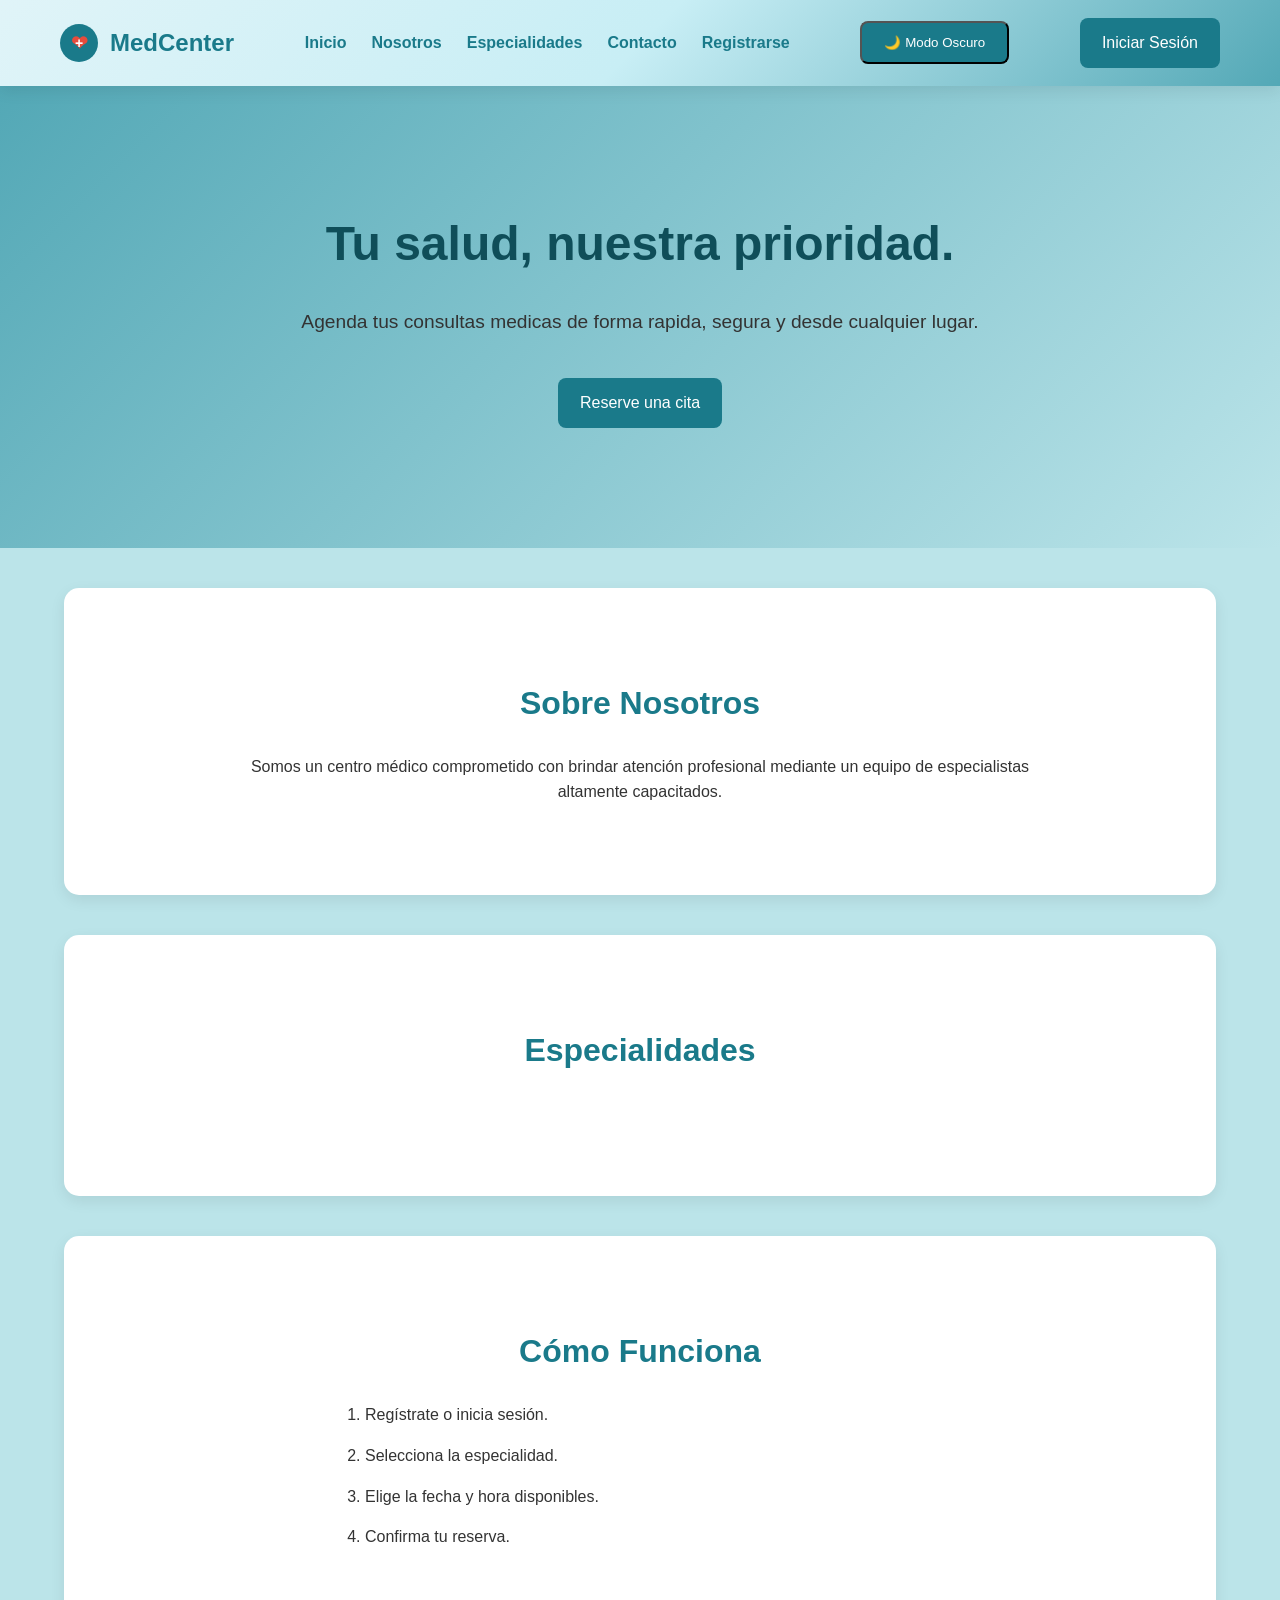
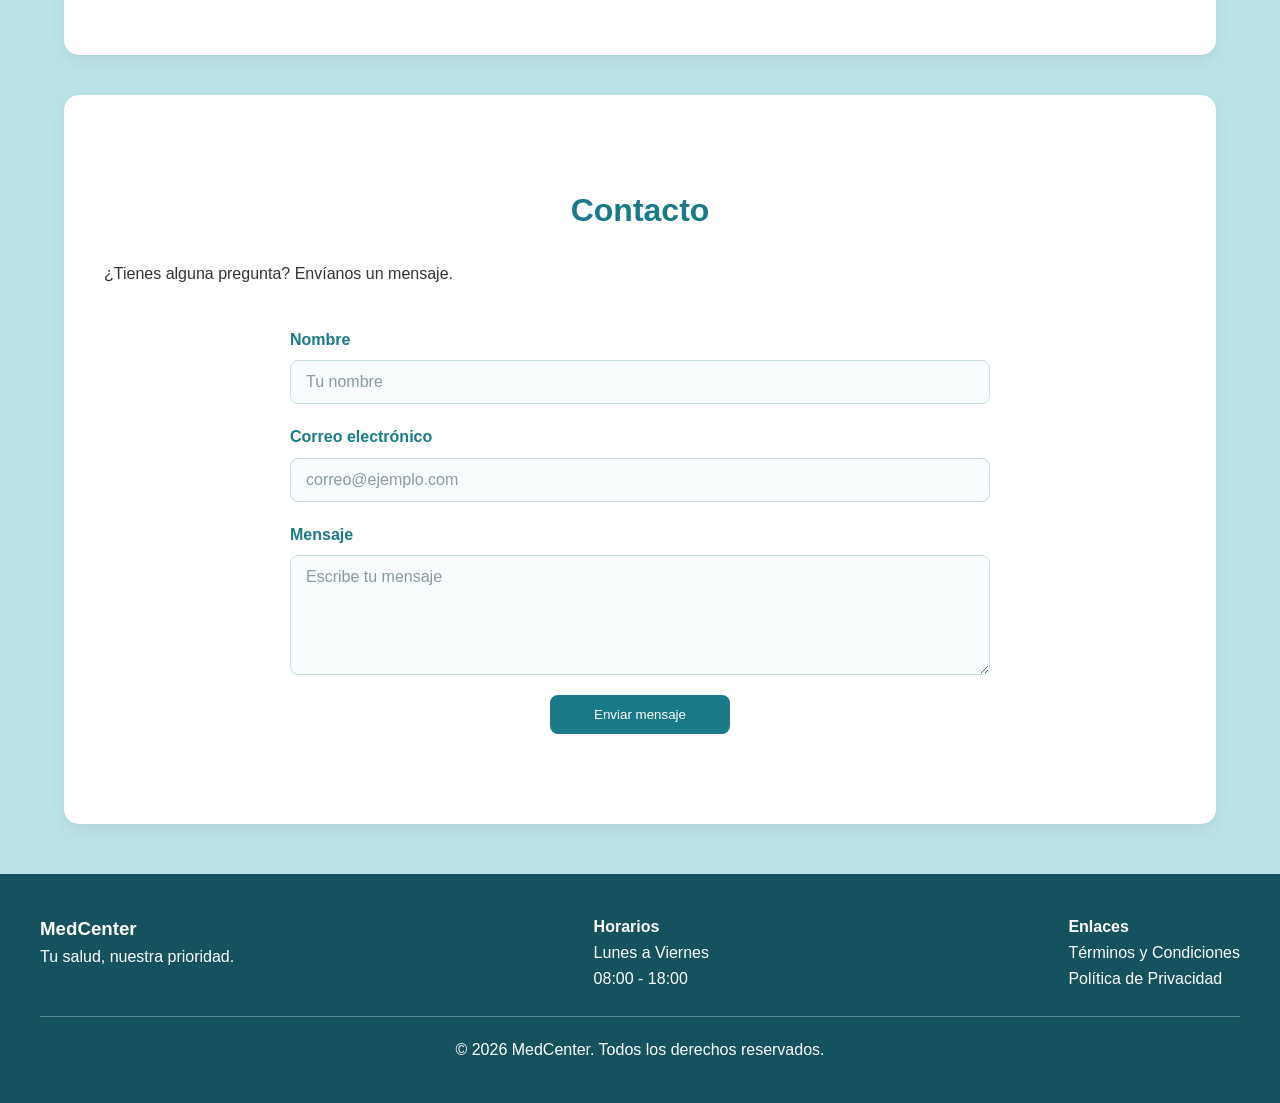
==== commit ce8a4ca2: "php" ====
--- a/index.html
+++ b/index.html
@@ -71,10 +71,65 @@
         </section>
 
         <section id="contacto">
+
             <h2>Contacto</h2>
-            <p>Email: contacto@medcenter.com</p>
-            <p>Teléfono: +00 000 000 000</p>
-            <p>Dirección: Calle123, Ciudad</p>
+
+            <p>
+                ¿Tienes alguna pregunta? Envíanos un mensaje.
+            </p>
+
+            <form method="POST" action="procesar.php">
+
+                <div class="form-group">
+
+                    <label for="nombre">
+                        Nombre
+                    </label>
+
+                    <input
+                        type="text"
+                        id="nombre"
+                        name="nombre"
+                        placeholder="Tu nombre">
+
+                </div>
+
+                <div class="form-group">
+
+                    <label for="correo">
+                        Correo electrónico
+                    </label>
+
+                    <input
+                        type="email"
+                        id="correo"
+                        name="correo"
+                        placeholder="correo@ejemplo.com">
+
+                </div>
+
+                <div class="form-group">
+
+                    <label for="mensaje">
+                        Mensaje
+                    </label>
+
+                    <textarea
+                        id="mensaje"
+                        name="mensaje"
+                        rows="5"
+                        placeholder="Escribe tu mensaje"></textarea>
+
+                </div>
+
+                <button
+                    type="submit"
+                    class="btn">
+                    Enviar mensaje
+                </button>
+
+            </form>
+
         </section>
 
     </main>
--- a/css/style.css
+++ b/css/style.css
@@ -81,7 +81,7 @@
 }
 
 #main-nav a:hover{
-    color:#fff;
+    color:#145964;
 }
 
 .menu-btn{
@@ -148,8 +148,7 @@
     box-shadow:var(--shadow);
 }
 
-#nosotros p,
-#contacto p{
+#nosotros p{
     max-width:800px;
     margin:auto;
     text-align:center;
@@ -227,6 +226,75 @@
     background:#2c2c2c;
 }
 
+#contacto form{
+    max-width:700px;
+
+    margin:40px auto 0;
+
+    display:flex;
+    flex-direction:column;
+
+    gap:20px;
+}
+
+#contacto form .form-group{
+    display:flex;
+    flex-direction:column;
+}
+
+#contacto form label{
+    margin-bottom:8px;
+
+    font-weight:600;
+
+    color:var(--primary-dark);
+}
+
+#contacto form input,
+#contacto form textarea{
+    width:100%;
+
+    padding:12px 15px;
+
+    font-family:inherit;
+    font-size:1rem;
+
+    border:1px solid #c8dfe3;
+    border-radius:8px;
+
+    background:var(--light);
+    color:var(--text);
+
+    transition:.3s;
+}
+
+#contacto form textarea{
+    resize:vertical;
+    min-height:120px;
+}
+
+#contacto form input:focus,
+#contacto form textarea:focus{
+    outline:none;
+
+    border-color:var(--primary);
+
+    box-shadow:0 0 0 3px rgba(83,168,182,.15);
+}
+
+#contacto form input::placeholder,
+#contacto form textarea::placeholder{
+    color:#8a9a9e;
+}
+
+#contacto form .btn{
+    border:none;
+
+    align-self:center;
+
+    min-width:180px;
+}
+
 @media (max-width:768px){
 
     header{
@@ -241,19 +309,27 @@
 
     .menu-btn{
         display:block;
+
         background:none;
         border:none;
+
         font-size:2rem;
+
         color:var(--primary-dark);
+
         cursor:pointer;
     }
 
     #main-nav{
         display:none;
+
         flex-direction:column;
         align-items:center;
-        width:100%;
+
+        width:100%;
+
         gap:18px;
+
         margin-top:15px;
     }
 
@@ -263,8 +339,11 @@
 
     #main-nav a{
         width:100%;
+
         text-align:center;
+
         padding:10px 0;
+
         font-size:1.1rem;
     }
 
@@ -279,4 +358,12 @@
         flex-direction:column;
         text-align:center;
     }
+
+    #contacto form{
+        width:100%;
+    }
+
+    #contacto form .btn{
+        width:100%;
+    }
 }
